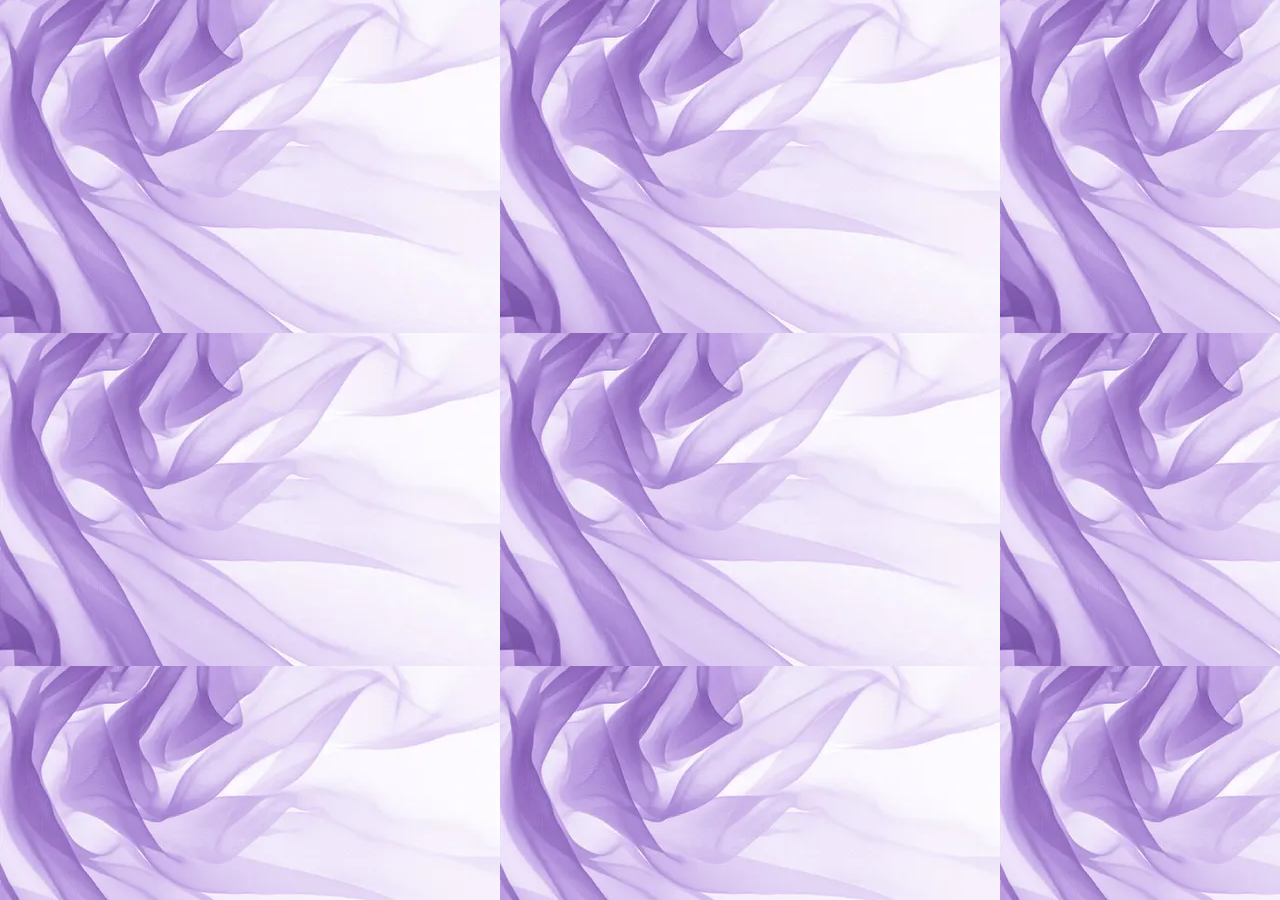
==== components/index.html @ c299c51e "made the web pae more interactive" ====
<!DOCTYPE html>
<html lang="en">

<head>
    <meta charset="UTF-8">
    <meta name="viewport" content="width=device-width, initial-scale=1.0">
    <title>ROCK PAPER SCISSORS GAME</title>
    <link rel="stylesheet" href="styles.css">
    <script src="core.js"></script>
</head>

<body>
<p class="heading">ROCK-PAPER-SCISSORS GAME</p>

    <nav class="navBtn">
    <button onclick="gamePlay('rock');">ROCK</button>
    <button onclick="gamePlay('paper');">PAPER</button>
    <button onclick="gamePlay('scissors');">SCISSORS</button>
    <button onclick="
    score.win = 0;
    score.lose = 0;
    score.tie = 0;
    alert(`you reset the values
    wins:0 lose:0 Tie:0`);
    localStorage.removeItem('score');
    hideGameInfo();
    updateScoreElement();
    ">RESET SCORE</button>
    </nav>

    <p class="js-wins">wins</p>
    <p class="js-results"></p>
    <p class="js-MyMove"></p>


</body>

</html>
---- components/styles.css ----
body{
    font-family: Cambria, Cochin, Georgia, Times, 'Times New Roman', serif;
    background-color: aqua;
   background-image: url(../images/background-image.jpg);
opacity: 0.0;
}
.heading{
    color: blueviolet;
    text-align: center;
    font-size: x-large;
}
.navBtn{
    color: blue;
     text-align: center;
   
}.navBtn button {
    /* color: #0056b3;  */
     background: linear-gradient(to right, #4facfe, #00f2fe);
     cursor: pointer;
     font-size: medium;
}
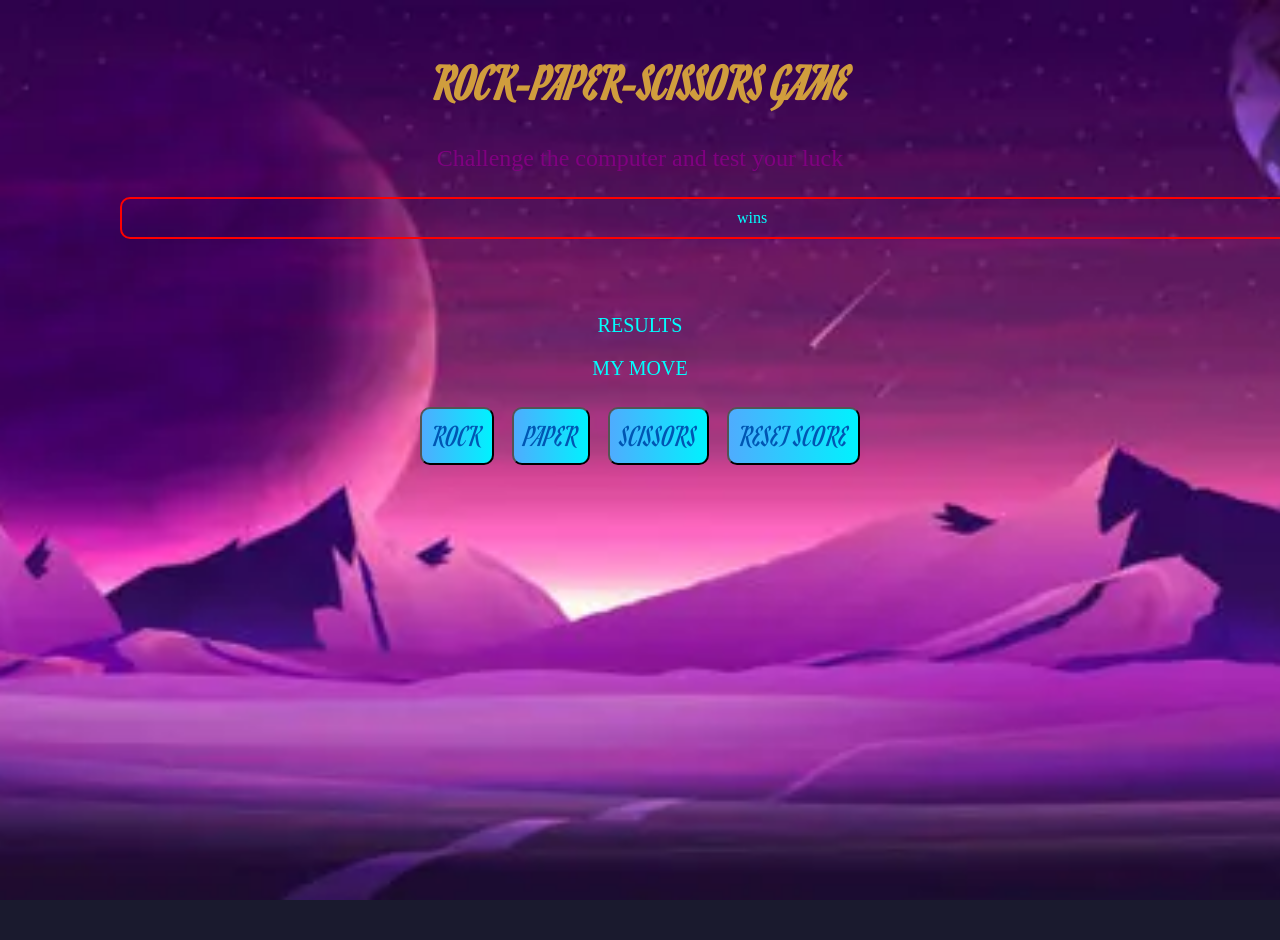
==== commit ff513acc: "Add initial CSS reset and base styles" ====
--- a/components/index.html
+++ b/components/index.html
@@ -7,16 +7,25 @@
     <title>ROCK PAPER SCISSORS GAME</title>
     <link rel="stylesheet" href="styles.css">
     <script src="core.js"></script>
+    <link href="https://fonts.googleapis.com/css2?family=Romanesco&display=swap" rel="stylesheet">
+
 </head>
 
 <body>
-<p class="heading">ROCK-PAPER-SCISSORS GAME</p>
+    <h1 class="heading">ROCK-PAPER-SCISSORS GAME</h1>
+    <p class="heading2">Challenge the computer and test your luck</p>
+
+    <div class="result-display">
+        <p class="js-wins">wins</p>
+        <p class="js-results"> RESULTS</p>
+        <p class="js-MyMove">MY MOVE</p>
+    </div>
 
     <nav class="navBtn">
-    <button onclick="gamePlay('rock');">ROCK</button>
-    <button onclick="gamePlay('paper');">PAPER</button>
-    <button onclick="gamePlay('scissors');">SCISSORS</button>
-    <button onclick="
+        <button onclick="gamePlay('rock');">ROCK</button>
+        <button onclick="gamePlay('paper');">PAPER</button>
+        <button onclick="gamePlay('scissors');">SCISSORS</button>
+        <button onclick="
     score.win = 0;
     score.lose = 0;
     score.tie = 0;
@@ -28,11 +37,6 @@
     ">RESET SCORE</button>
     </nav>
 
-    <p class="js-wins">wins</p>
-    <p class="js-results"></p>
-    <p class="js-MyMove"></p>
-
-
 </body>
 
 </html>
--- a/components/styles.css
+++ b/components/styles.css
@@ -1,21 +1,70 @@
-body{
-    font-family: Cambria, Cochin, Georgia, Times, 'Times New Roman', serif;
-    background-color: aqua;
-   background-image: url(../images/background-image.jpg);
-opacity: 0.0;
-}
-.heading{
-    color: blueviolet;
-    text-align: center;
-    font-size: x-large;
-}
-.navBtn{
-    color: blue;
+ body {
+     /* font-family: Cambria, Cochin, Georgia, Times, 'Times New Roman', serif;
+     background-color: aqua;
+     background-image: url(../images/background-image2.jpg);
+     min-height: 100vh;
+     background-size: cover;
+     background-attachment: scroll;
+     background-repeat: no-repeat; */
+       background-color: #1a1a2e; 
+    background-image: url(../images/background-image2.jpg);
+    min-height: 100vh;
+    background-size: cover;
+    background-attachment: fixed; 
+    background-repeat: no-repeat;
+    background-position: center; 
+    margin: 0; 
+    padding: 20px; 
+
+ }
+
+ .heading {
+     font-family: Romanesco;
+     color: blueviolet;
      text-align: center;
-   
-}.navBtn button {
-    /* color: #0056b3;  */
+     font-size: 50px;
+     color: rgb(208, 157, 61);
+ }
+
+ .heading2 {
+     font-family: Kotta One;
+     color: purple;
+     text-align: center;
+     font-size: x-large;
+ }
+
+ .navBtn {
+     color: blue;
+     text-align: center;
+     gap: 15px;
+ }
+
+ .navBtn button {
+     font-family: Romanesco;
+     color: #0056b3;
      background: linear-gradient(to right, #4facfe, #00f2fe);
      cursor: pointer;
-     font-size: medium;
-} +     font-size: 30px;
+     margin: 7px;
+     position: relative;
+     border-radius: 10px;
+     padding: 10px;
+
+ }
+
+ .result-display {
+     font-size: 20px;
+     color: aqua;
+     text-align: center;
+ }
+ .js-wins{
+    font-size: medium;
+    border: 2px solid red;
+  border-radius: 10px;
+  gap: 30px;
+text-align: center;
+padding: 10px;
+/* margin: auto; */
+width: 100%;
+        margin: 25px 50px 75px 100px;
+ }
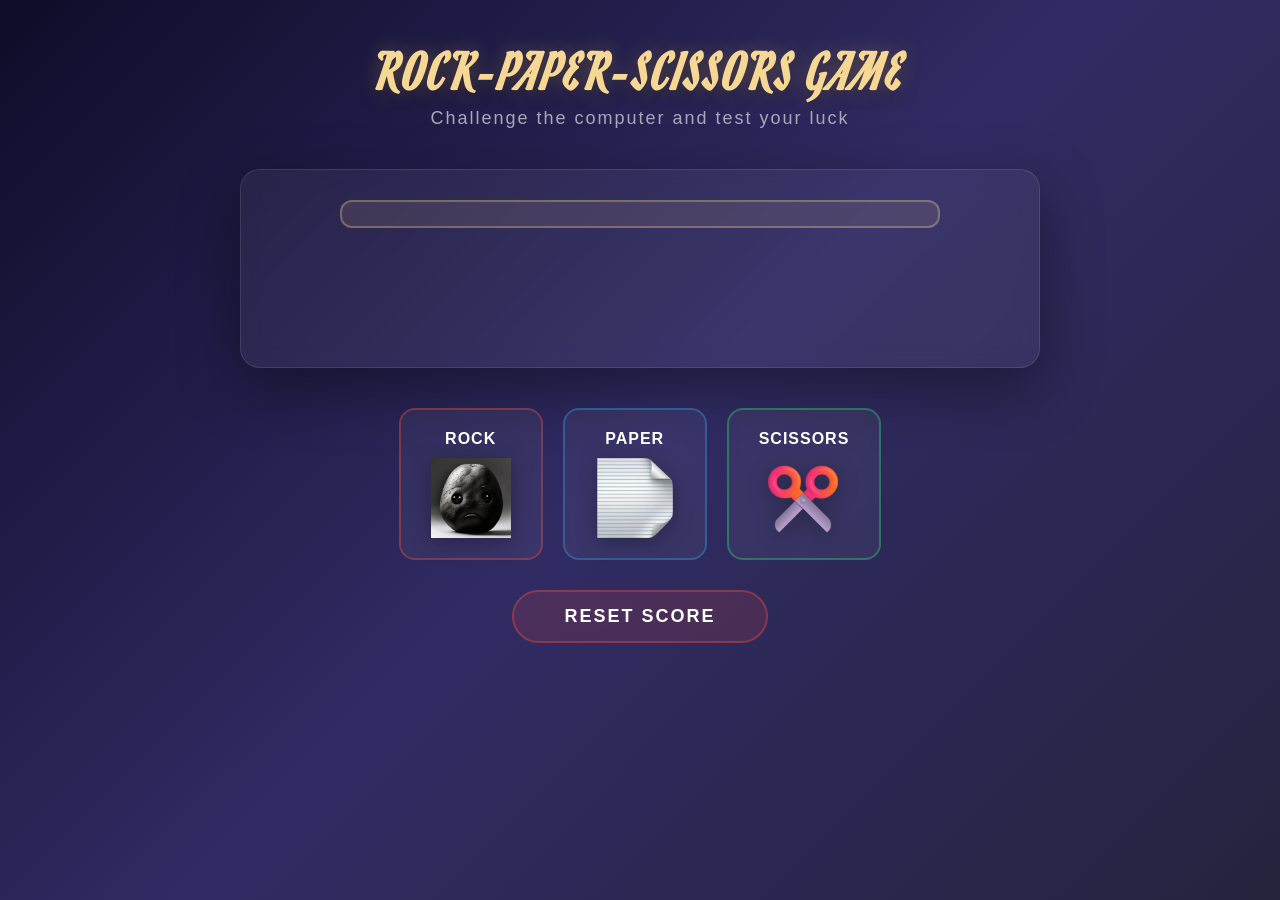
==== commit c06f8f93: "Redesign entire UI: Modern glassmorphism + full responsiveness + animations" ====
--- a/components/index.html
+++ b/components/index.html
@@ -4,9 +4,9 @@
 <head>
     <meta charset="UTF-8">
     <meta name="viewport" content="width=device-width, initial-scale=1.0">
-    <title>ROCK PAPER SCISSORS GAME</title>
+    <title>Rock Paper Scissors</title>
+    <link rel="icon" href="images/icon.png">
     <link rel="stylesheet" href="styles.css">
-    <script src="core.js"></script>
     <link href="https://fonts.googleapis.com/css2?family=Romanesco&display=swap" rel="stylesheet">
 
 </head>
@@ -16,26 +16,30 @@
     <p class="heading2">Challenge the computer and test your luck</p>
 
     <div class="result-display">
-        <p class="js-wins">wins</p>
-        <p class="js-results"> RESULTS</p>
-        <p class="js-MyMove">MY MOVE</p>
+        <p class="js-wins"></p>
+        <p class="js-results"></p>
+        <p class="js-MyMove"></p>
     </div>
 
     <nav class="navBtn">
-        <button onclick="gamePlay('rock');">ROCK</button>
-        <button onclick="gamePlay('paper');">PAPER</button>
-        <button onclick="gamePlay('scissors');">SCISSORS</button>
-        <button onclick="
-    score.win = 0;
-    score.lose = 0;
-    score.tie = 0;
-    alert(`you reset the values
-    wins:0 lose:0 Tie:0`);
-    localStorage.removeItem('score');
-    hideGameInfo();
-    updateScoreElement();
-    ">RESET SCORE</button>
+        <div class="move-icon">
+            <button onclick="gamePlay('rock');">ROCK <img src="../images/rock2.png"></button>
+            <button onclick="gamePlay('paper');">PAPER <img src="../images/paper image.png"></button>
+            <button onclick="gamePlay('scissors');">SCISSORS <img src="../images/scissors (1).png"></button>
+        </div>
+
+        <button class="reset-btn" onclick="
+            score.win = 0;
+            score.lose = 0;
+            score.tie = 0;
+            alert(`you reset the values
+            wins:0 lose:0 Tie:0`);
+            localStorage.removeItem('score');
+            
+            updateScoreElement();
+            ">RESET SCORE</button>
     </nav>
+    <script src="core.js"></script>
 
 </body>
 
--- a/components/styles.css
+++ b/components/styles.css
@@ -1,70 +1,277 @@
- body {
-     /* font-family: Cambria, Cochin, Georgia, Times, 'Times New Roman', serif;
-     background-color: aqua;
-     background-image: url(../images/background-image2.jpg);
-     min-height: 100vh;
-     background-size: cover;
-     background-attachment: scroll;
-     background-repeat: no-repeat; */
-       background-color: #1a1a2e; 
-    background-image: url(../images/background-image2.jpg);
+
+* {
+    margin: 0;
+    padding: 0;
+    box-sizing: border-box;
+}
+
+body {
+    font-family: 'Arial', sans-serif;
+    background: linear-gradient(135deg, #0f0c29, #302b63, #24243e);
     min-height: 100vh;
-    background-size: cover;
-    background-attachment: fixed; 
-    background-repeat: no-repeat;
-    background-position: center; 
-    margin: 0; 
-    padding: 20px; 
-
- }
-
- .heading {
-     font-family: Romanesco;
-     color: blueviolet;
-     text-align: center;
-     font-size: 50px;
-     color: rgb(208, 157, 61);
- }
-
- .heading2 {
-     font-family: Kotta One;
-     color: purple;
-     text-align: center;
-     font-size: x-large;
- }
-
- .navBtn {
-     color: blue;
-     text-align: center;
-     gap: 15px;
- }
-
- .navBtn button {
-     font-family: Romanesco;
-     color: #0056b3;
-     background: linear-gradient(to right, #4facfe, #00f2fe);
-     cursor: pointer;
-     font-size: 30px;
-     margin: 7px;
-     position: relative;
-     border-radius: 10px;
-     padding: 10px;
-
- }
-
- .result-display {
-     font-size: 20px;
-     color: aqua;
-     text-align: center;
- }
- .js-wins{
-    font-size: medium;
-    border: 2px solid red;
-  border-radius: 10px;
-  gap: 30px;
-text-align: center;
-padding: 10px;
-/* margin: auto; */
-width: 100%;
-        margin: 25px 50px 75px 100px;
- }+    display: flex;
+    flex-direction: column;
+    align-items: center;
+    padding: 40px 20px;
+    color: #fff;
+}
+
+/* ===== HEADINGS ===== */
+.heading {
+    font-family: 'Romanesco', cursive;
+    font-size: 55px;
+    color: #f7d794;
+    text-shadow: 0 0 20px rgba(247, 215, 148, 0.3), 0 4px 15px rgba(0,0,0,0.5);
+    margin-bottom: 5px;
+    letter-spacing: 3px;
+    text-align: center;
+}
+
+.heading2 {
+    font-size: 18px;
+    color: #a8a8b8;
+    margin-bottom: 40px;
+    letter-spacing: 2px;
+    font-weight: 300;
+    text-align: center;
+}
+
+/* ===== RESULT DISPLAY CONTAINER ===== */
+.result-display {
+    background: rgba(255, 255, 255, 0.05);
+    backdrop-filter: blur(10px);
+    border: 1px solid rgba(255, 255, 255, 0.1);
+    border-radius: 20px;
+    padding: 30px 40px;
+    width: 80%;
+    max-width: 800px;
+    margin-bottom: 40px;
+    display: flex;
+    flex-direction: column;
+    align-items: center;
+    gap: 12px;
+    box-shadow: 0 20px 60px rgba(0, 0, 0, 0.4);
+}
+
+/* ===== SCORE DISPLAY (wins:0 lose:0 Tie:0) ===== */
+.js-wins {
+    font-size: 28px;
+    background: rgba(247, 215, 148, 0.1);
+    border: 2px solid rgba(247, 215, 148, 0.3);
+    border-radius: 12px;
+    padding: 12px 30px;
+    width: 100%;
+    max-width: 600px;
+    text-align: center;
+    color: #f7d794;
+    font-weight: 600;
+    letter-spacing: 2px;
+    transition: all 0.3s ease;
+}
+
+.js-wins:hover {
+    background: rgba(247, 215, 148, 0.2);
+    border-color: rgba(247, 215, 148, 0.6);
+    transform: scale(1.02);
+    box-shadow: 0 0 30px rgba(247, 215, 148, 0.1);
+}
+
+/* ===== RESULT TEXT (You Win! / You Lose!) ===== */
+.js-results {
+    font-size: 36px;
+    font-weight: 700;
+    color: #fff;
+    text-shadow: 0 0 30px rgba(255, 255, 255, 0.2);
+    min-height: 50px;
+    transition: all 0.3s ease;
+}
+
+/* ===== MY MOVE DISPLAY ===== */
+.js-MyMove {
+    font-size: 20px;
+    color: #b8b8d0;
+    min-height: 35px;
+    font-weight: 300;
+    letter-spacing: 1px;
+}
+
+/* ===== NAVIGATION / BUTTONS CONTAINER ===== */
+.navBtn {
+    display: flex;
+    flex-direction: column;
+    align-items: center;
+    gap: 30px;
+    width: 100%;
+    max-width: 800px;
+}
+
+/* ===== MOVE BUTTONS CONTAINER ===== */
+.move-icon {
+    display: flex;
+    flex-wrap: wrap;
+    justify-content: center;
+    gap: 20px;
+    width: 100%;
+}
+
+/* ===== INDIVIDUAL MOVE BUTTONS ===== */
+.move-icon button {
+    display: flex;
+    flex-direction: column;
+    align-items: center;
+    justify-content: center;
+    gap: 10px;
+    padding: 20px 30px;
+    font-size: 16px;
+    font-weight: 700;
+    color: #fff;
+    background: rgba(255, 255, 255, 0.05);
+    border: 2px solid rgba(255, 255, 255, 0.1);
+    border-radius: 16px;
+    cursor: pointer;
+    transition: all 0.3s ease;
+    min-width: 140px;
+    min-height: 140px;
+    backdrop-filter: blur(5px);
+    letter-spacing: 1px;
+}
+
+.move-icon button img {
+    width: 80px;
+    height: 80px;
+    object-fit: contain;
+    filter: drop-shadow(0 4px 10px rgba(0,0,0,0.3));
+    transition: transform 0.3s ease;
+}
+
+/* Rock button - Red theme */
+.move-icon button:first-child {
+    border-color: rgba(231, 76, 60, 0.4);
+}
+.move-icon button:first-child:hover {
+    background: rgba(231, 76, 60, 0.2);
+    border-color: #e74c3c;
+    box-shadow: 0 0 40px rgba(231, 76, 60, 0.2);
+    transform: translateY(-5px);
+}
+
+/* Paper button - Blue theme */
+.move-icon button:nth-child(2) {
+    border-color: rgba(52, 152, 219, 0.4);
+}
+.move-icon button:nth-child(2):hover {
+    background: rgba(52, 152, 219, 0.2);
+    border-color: #3498db;
+    box-shadow: 0 0 40px rgba(52, 152, 219, 0.2);
+    transform: translateY(-5px);
+}
+
+/* Scissors button - Green theme */
+.move-icon button:last-child {
+    border-color: rgba(46, 204, 113, 0.4);
+}
+.move-icon button:last-child:hover {
+    background: rgba(46, 204, 113, 0.2);
+    border-color: #2ecc71;
+    box-shadow: 0 0 40px rgba(46, 204, 113, 0.2);
+    transform: translateY(-5px);
+}
+
+.move-icon button:hover img {
+    transform: scale(1.1) rotate(-5deg);
+}
+
+.move-icon button:active {
+    transform: scale(0.92);
+}
+
+/* ===== RESET BUTTON ===== */
+.reset-btn {
+    padding: 14px 50px;
+    font-size: 18px;
+    font-weight: 700;
+    color: #fff;
+    background: rgba(231, 76, 60, 0.15);
+    border: 2px solid rgba(231, 76, 60, 0.4);
+    border-radius: 50px;
+    cursor: pointer;
+    transition: all 0.3s ease;
+    letter-spacing: 2px;
+    text-transform: uppercase;
+    backdrop-filter: blur(5px);
+}
+
+.reset-btn:hover {
+    background: rgba(231, 76, 60, 0.3);
+    border-color: #e74c3c;
+    box-shadow: 0 0 50px rgba(231, 76, 60, 0.2);
+    transform: translateY(-3px);
+}
+
+.reset-btn:active {
+    transform: scale(0.95);
+}
+
+/* ===== RESPONSIVE DESIGN ===== */
+@media (max-width: 768px) {
+    .heading {
+        font-size: 35px;
+    }
+    
+    .heading2 {
+        font-size: 14px;
+    }
+    
+    .result-display {
+        width: 95%;
+        padding: 20px;
+    }
+    
+    .js-wins {
+        font-size: 18px;
+        padding: 10px 15px;
+    }
+    
+    .js-results {
+        font-size: 26px;
+    }
+    
+    .move-icon button {
+        min-width: 100px;
+        min-height: 100px;
+        padding: 15px 20px;
+        font-size: 14px;
+    }
+    
+    .move-icon button img {
+        width: 45px;
+        height: 45px;
+    }
+    
+    .reset-btn {
+        padding: 12px 35px;
+        font-size: 15px;
+    }
+}
+
+@media (max-width: 480px) {
+    .move-icon {
+        gap: 12px;
+    }
+    
+    .move-icon button {
+        min-width: 80px;
+        min-height: 80px;
+        padding: 10px 15px;
+        font-size: 12px;
+    }
+    
+    .move-icon button img {
+        width: 35px;
+        height: 35px;
+    }
+    
+    .js-wins {
+        font-size: 14px;
+    }
+}
